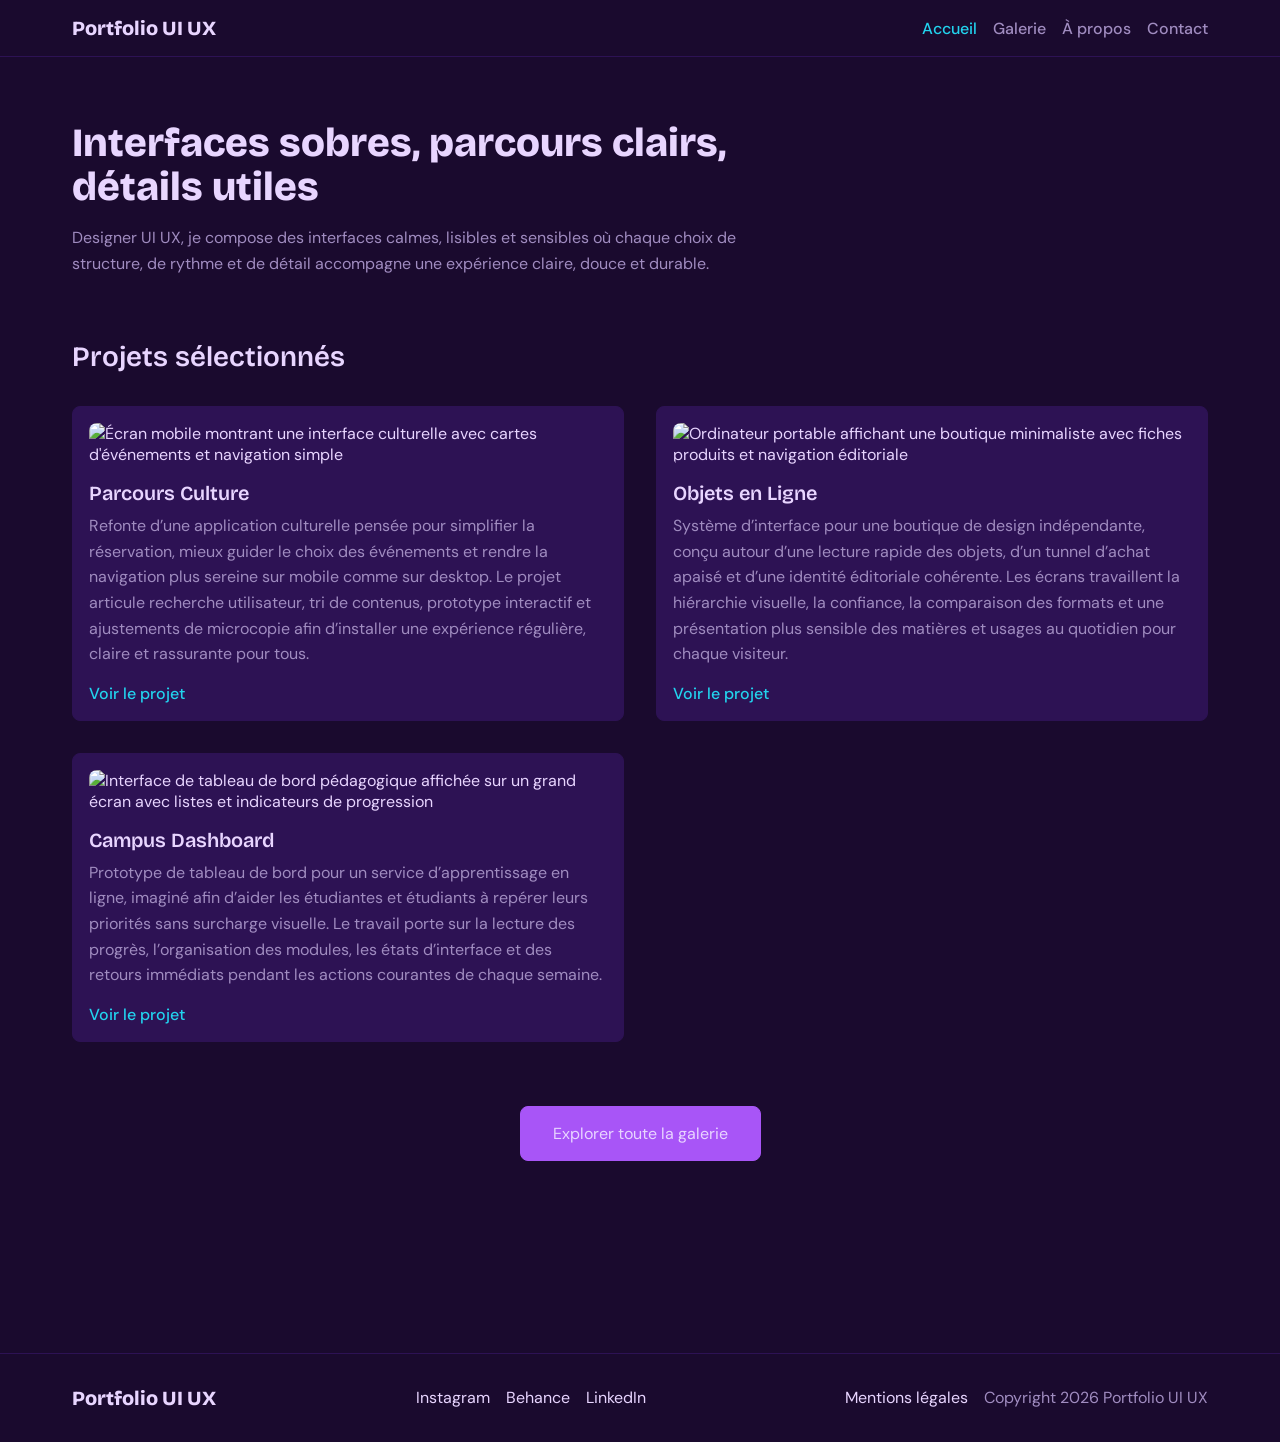
==== index.html @ 67e73cde "Add files via upload" ====
<!DOCTYPE html>
<html lang="fr">
<head>
  <meta charset="UTF-8">
  <meta name="viewport" content="width=device-width, initial-scale=1.0">
  <title>Accueil - Portfolio UI UX</title>
  <link href="https://fonts.googleapis.com/css2?family=Bricolage+Grotesque:wght@400;600;800&display=swap" rel="stylesheet">
  <link href="https://fonts.googleapis.com/css2?family=DM+Sans:wght@400;500&display=swap" rel="stylesheet">
  <link rel="stylesheet" href="variables.css">
  <link rel="stylesheet" href="reset.css">
  <link rel="stylesheet" href="nav.css">
  <link rel="stylesheet" href="hero.css">
  <link rel="stylesheet" href="projects.css">
  <link rel="stylesheet" href="contact.css">
  <link rel="stylesheet" href="footer.css">
</head>
<body>
  <header class="site-header" data-scroll="visible">
    <nav class="site-nav" aria-label="Navigation principale">
      <a class="site-brand" href="index.html">Portfolio UI UX</a>
      <a class="nav-link nav-link-start" href="index.html" aria-current="page">Accueil</a>
      <a class="nav-link" href="galerie-projets.html">Galerie</a>
      <a class="nav-link" href="a-propos.html">À propos</a>
      <a class="nav-link" href="contact.html">Contact</a>
      <button class="menu-button" type="button" aria-label="Ouvrir le menu" aria-expanded="false">☰</button>
    </nav>
    <dialog class="menu-dialog">
      <button class="menu-close" type="button" aria-label="Fermer le menu">Fermer</button>
      <a class="menu-link" href="index.html">Accueil</a>
      <a class="menu-link" href="galerie-projets.html">Galerie</a>
      <a class="menu-link" href="a-propos.html">À propos</a>
      <a class="menu-link" href="contact.html">Contact</a>
    </dialog>
  </header>

  <main class="page-main">
    <section class="hero-section">
      <article class="hero-content">
        <h1 class="hero-title">Interfaces sobres, parcours clairs, détails utiles</h1>
        <p class="hero-text">Designer UI UX, je compose des interfaces calmes, lisibles et sensibles où chaque choix de structure, de rythme et de détail accompagne une expérience claire, douce et durable.</p>
      </article>
    </section>

    <section class="projects-section">
      <h2 class="section-title">Projets sélectionnés</h2>
      <section class="projects-grid">
        <article class="project-card">
          <img class="project-image" src="images/projet-01.svg" alt="Écran mobile montrant une interface culturelle avec cartes d'événements et navigation simple">
          <h3 class="project-title">Parcours Culture</h3>
          <p class="project-text">Refonte d’une application culturelle pensée pour simplifier la réservation, mieux guider le choix des événements et rendre la navigation plus sereine sur mobile comme sur desktop. Le projet articule recherche utilisateur, tri de contenus, prototype interactif et ajustements de microcopie afin d’installer une expérience régulière, claire et rassurante pour tous.</p>
          <a class="project-link" href="projet-01.html">Voir le projet</a>
        </article>

        <article class="project-card">
          <img class="project-image" src="images/projet-02.svg" alt="Ordinateur portable affichant une boutique minimaliste avec fiches produits et navigation éditoriale">
          <h3 class="project-title">Objets en Ligne</h3>
          <p class="project-text">Système d’interface pour une boutique de design indépendante, conçu autour d’une lecture rapide des objets, d’un tunnel d’achat apaisé et d’une identité éditoriale cohérente. Les écrans travaillent la hiérarchie visuelle, la confiance, la comparaison des formats et une présentation plus sensible des matières et usages au quotidien pour chaque visiteur.</p>
          <a class="project-link" href="projet-02.html">Voir le projet</a>
        </article>

        <article class="project-card">
          <img class="project-image" src="images/projet-03.svg" alt="Interface de tableau de bord pédagogique affichée sur un grand écran avec listes et indicateurs de progression">
          <h3 class="project-title">Campus Dashboard</h3>
          <p class="project-text">Prototype de tableau de bord pour un service d’apprentissage en ligne, imaginé afin d’aider les étudiantes et étudiants à repérer leurs priorités sans surcharge visuelle. Le travail porte sur la lecture des progrès, l’organisation des modules, les états d’interface et des retours immédiats pendant les actions courantes de chaque semaine.</p>
          <a class="project-link" href="projet-03.html">Voir le projet</a>
        </article>
      </section>
    </section>

    <section class="hero-cta-section">
      <a class="hero-button" href="galerie-projets.html">Explorer toute la galerie</a>
    </section>
  </main>

  <footer class="site-footer">
    <section class="footer-content">
      <a class="site-brand" href="index.html">Portfolio UI UX</a>
      <nav class="footer-social" aria-label="Réseaux sociaux">
        <a href="https://www.instagram.com/" target="_blank" rel="noreferrer">Instagram</a>
        <a href="https://www.behance.net/" target="_blank" rel="noreferrer">Behance</a>
        <a href="https://www.linkedin.com/" target="_blank" rel="noreferrer">LinkedIn</a>
      </nav>
      <section class="footer-meta">
        <a href="contact.html">Mentions légales</a>
        <p>Copyright 2026 Portfolio UI UX</p>
      </section>
    </section>
  </footer>

  <script src="menu.js"></script>
</body>
</html>
---- variables.css ----
:root {
  --color-primary: #A855F7;
  --color-accent: #22D3EE;
  --bg-page: #1A0A2E;
  --bg-card: #2D1254;
  --text-primary: #E8D5FF;
  --text-secondary: #A08CC0;
  --font-heading: 'Bricolage Grotesque', serif;
  --font-body: 'DM Sans', sans-serif;
  --font-size-base: 16px;
  --spacing-sm: 8px;
  --spacing-md: 16px;
  --spacing-lg: 32px;
  --spacing-xl: 64px;
  --radius-card: 8px;
  --transition-base: 0.2s ease;
}
---- nav.css ----
/* Cette partie garde la navigation visible en haut et lui donne son style général. */
body {
  background-color: var(--bg-page);
  color: var(--text-primary);
  font-family: var(--font-body);
  font-size: var(--font-size-base);
}

/* Cette partie prépare les liens de base pour qu'ils restent cohérents partout. */
a {
  color: var(--text-primary);
  text-decoration: none;
  transition: color var(--transition-base);
}

/* Cette partie améliore la lecture des boutons et des champs interactifs. */
button,
input,
textarea {
  font: inherit;
}

/* Cette partie transforme le header en barre collante, comme demandé pour le défilement. */
.site-header {
  background-color: var(--bg-page);
  border-bottom: 1px solid var(--bg-card);
  position: sticky;
  top: 0;
  transform: translateY(0);
  transition: transform var(--transition-base);
}

/* Cette partie cache le header quand l'attribut change pendant le scroll. */
.site-header[data-scroll="hidden"] {
  transform: translateY(-100%);
}

/* Cette partie aligne le nom du site, les liens et le bouton mobile. */
.site-nav {
  align-items: center;
  display: flex;
  gap: var(--spacing-md);
  justify-content: flex-start;
  margin: 0 auto;
  max-width: 1200px;
  padding: var(--spacing-md) var(--spacing-lg);
}

/* Cette partie met en valeur l'identité du portfolio. */
.site-brand {
  font-family: var(--font-heading);
  font-size: 1.25rem;
  font-weight: 800;
}

/* Cette partie pousse les liens vers la droite. */
.nav-link-start {
  margin-left: auto;
}

/* Cette partie règle l'apparence des liens principaux. */
.nav-link {
  color: var(--text-secondary);
  font-weight: 500;
}

/* Cette partie souligne la page active et les interactions au survol. */
.nav-link:hover,
.nav-link[aria-current="page"],
.site-brand:hover {
  color: var(--color-accent);
}

/* Cette partie prépare le bouton burger, caché sur grand écran. */
.menu-button {
  background-color: var(--color-primary);
  border: 1px solid var(--color-primary);
  border-radius: var(--radius-card);
  color: var(--text-primary);
  cursor: pointer;
  display: none;
  padding: var(--spacing-sm) var(--spacing-md);
  transition: background-color var(--transition-base);
}

/* Cette partie ajoute une réaction simple au survol du bouton burger. */
.menu-button:hover {
  background-color: var(--color-accent);
  color: var(--bg-page);
}

/* Cette partie donne au menu mobile son style de fenêtre ouverte. */
.menu-dialog {
  background-color: var(--bg-card);
  border: 1px solid var(--color-primary);
  border-radius: var(--radius-card);
  color: var(--text-primary);
  padding: var(--spacing-lg);
}

/* Cette partie place le bouton de fermeture dans le flux normal. */
.menu-close {
  background-color: var(--color-primary);
  border: 1px solid var(--color-primary);
  border-radius: var(--radius-card);
  color: var(--text-primary);
  cursor: pointer;
  margin-bottom: var(--spacing-md);
  padding: var(--spacing-sm) var(--spacing-md);
  transition: background-color var(--transition-base);
}

/* Cette partie change doucement la couleur du bouton de fermeture au survol. */
.menu-close:hover {
  background-color: var(--color-accent);
  color: var(--bg-page);
}

/* Cette partie affiche les liens du menu mobile en colonne. */
.menu-link {
  color: var(--text-primary);
  display: block;
  margin-bottom: var(--spacing-md);
}

/* Cette partie met en valeur les liens du menu mobile au survol. */
.menu-link:hover {
  color: var(--color-accent);
}

/* Cette partie adapte la navigation pour les écrans plus petits. */
@media (max-width: 768px) {
  .site-nav {
    padding: var(--spacing-md);
  }

  .nav-link {
    display: none;
  }

  .nav-link-start {
    margin-left: 0;
  }

  .menu-button {
    display: inline-block;
    margin-left: auto;
  }
}
---- hero.css ----
/* Cette partie règle les espacements principaux de la page. */
.page-main {
  margin: 0 auto;
  max-width: 1200px;
  padding: var(--spacing-xl) var(--spacing-lg);
}

/* Cette partie crée la grande zone d'introduction en haut des pages. */
.hero-section {
  margin-bottom: var(--spacing-xl);
}

/* Cette partie limite la largeur du texte pour garder une lecture confortable. */
.hero-content {
  max-width: 760px;
}

/* Cette partie donne son rythme principal au titre de la page. */
.hero-title {
  font-family: var(--font-heading);
  font-size: 2.5rem;
  font-weight: 800;
  line-height: 1.1;
  margin-bottom: var(--spacing-md);
  margin-top: 0;
}

/* Cette partie règle la couleur et la largeur du texte d'introduction. */
.hero-text {
  color: var(--text-secondary);
  line-height: 1.6;
  margin: 0;
  max-width: 680px;
}

/* Cette partie place le bouton d'appel à l'action après la grille. */
.hero-cta-section {
  padding-bottom: var(--spacing-xl);
  text-align: center;
}

/* Cette partie transforme le lien d'action en bouton simple. */
.hero-button {
  background-color: var(--color-primary);
  border: 1px solid var(--color-primary);
  border-radius: var(--radius-card);
  color: var(--text-primary);
  display: inline-block;
  padding: var(--spacing-md) var(--spacing-lg);
  transition: background-color var(--transition-base);
}

/* Cette partie ajoute un effet de survol discret au bouton. */
.hero-button:hover {
  background-color: var(--color-accent);
  color: var(--bg-page);
}

/* Cette partie adapte les grands espacements sur mobile. */
@media (max-width: 768px) {
  .page-main {
    padding: var(--spacing-lg) var(--spacing-md);
  }

  .hero-title {
    font-size: 2rem;
  }
}
---- projects.css ----
/* Cette partie sépare visuellement la section des projets. */
.projects-section {
  margin-bottom: var(--spacing-xl);
}

/* Cette partie stylise les titres secondaires des sections. */
.section-title {
  font-family: var(--font-heading);
  font-size: 1.75rem;
  font-weight: 600;
  margin-bottom: var(--spacing-lg);
  margin-top: 0;
}

/* Cette partie crée la grille en deux colonnes demandée dans le brief. */
.projects-grid {
  display: grid;
  gap: var(--spacing-lg);
  grid-template-columns: repeat(2, 1fr);
}

/* Cette partie donne une structure simple à chaque carte projet. */
.project-card {
  background-color: var(--bg-card);
  border: 1px solid var(--bg-card);
  border-radius: var(--radius-card);
  padding: var(--spacing-md);
}

/* Cette partie garde les images bien lisibles avec des coins arrondis. */
.project-image {
  border-radius: var(--radius-card);
  margin-bottom: var(--spacing-md);
}

/* Cette partie règle les titres de projet dans les cartes. */
.project-title {
  font-family: var(--font-heading);
  font-size: 1.25rem;
  font-weight: 600;
  margin-bottom: var(--spacing-sm);
  margin-top: 0;
}

/* Cette partie règle les paragraphes de description des projets. */
.project-text {
  color: var(--text-secondary);
  line-height: 1.6;
  margin-bottom: var(--spacing-md);
  margin-top: 0;
}

/* Cette partie donne un style simple au lien vers la page projet. */
.project-link {
  color: var(--color-accent);
  font-weight: 500;
}

/* Cette partie renforce légèrement le lien au survol. */
.project-link:hover {
  color: var(--text-primary);
}

/* Cette partie présente le texte de la page à propos. */
.about-section {
  margin-bottom: var(--spacing-xl);
  max-width: 760px;
}

/* Cette partie règle le paragraphe principal de présentation. */
.about-text {
  color: var(--text-secondary);
  line-height: 1.8;
  margin: 0;
}

/* Cette partie adapte la grille sur mobile en une seule colonne. */
@media (max-width: 768px) {
  .projects-grid {
    grid-template-columns: 1fr;
  }
}
---- contact.css ----
/* Cette partie organise la zone de contact en deux colonnes simples. */
.contact-section {
  margin-bottom: var(--spacing-xl);
}

/* Cette partie crée une grille claire pour les informations de contact. */
.contact-grid {
  display: grid;
  gap: var(--spacing-lg);
  grid-template-columns: repeat(2, 1fr);
}

/* Cette partie stylise chaque bloc d'information. */
.contact-card {
  background-color: var(--bg-card);
  border: 1px solid var(--bg-card);
  border-radius: var(--radius-card);
  padding: var(--spacing-lg);
}

/* Cette partie met en forme les titres des blocs contact. */
.contact-title {
  font-family: var(--font-heading);
  font-size: 1.25rem;
  font-weight: 600;
  margin-bottom: var(--spacing-sm);
  margin-top: 0;
}

/* Cette partie règle les textes secondaires de contact. */
.contact-text {
  color: var(--text-secondary);
  line-height: 1.7;
  margin-bottom: var(--spacing-md);
  margin-top: 0;
}

/* Cette partie rend les liens de contact bien visibles. */
.contact-link {
  color: var(--color-accent);
  display: inline-block;
  margin-bottom: var(--spacing-sm);
}

/* Cette partie ajoute une légère variation au survol des liens. */
.contact-link:hover {
  color: var(--text-primary);
}

/* Cette partie adapte les cartes contact sur mobile. */
@media (max-width: 768px) {
  .contact-grid {
    grid-template-columns: 1fr;
  }
}
---- footer.css ----
/* Cette partie crée une fin de page simple et espacée. */
.site-footer {
  border-top: 1px solid var(--bg-card);
  margin-top: var(--spacing-xl);
}

/* Cette partie aligne les différents contenus du footer. */
.footer-content {
  align-items: center;
  display: flex;
  flex-wrap: wrap;
  gap: var(--spacing-md);
  justify-content: space-between;
  margin: 0 auto;
  max-width: 1200px;
  padding: var(--spacing-lg);
}

/* Cette partie regroupe les liens sociaux. */
.footer-social {
  display: flex;
  flex-wrap: wrap;
  gap: var(--spacing-md);
}

/* Cette partie présente les informations légales et le copyright. */
.footer-meta {
  color: var(--text-secondary);
  display: flex;
  flex-wrap: wrap;
  gap: var(--spacing-md);
}

/* Cette partie retire la marge par défaut du texte dans le footer. */
.footer-meta p {
  margin: 0;
}
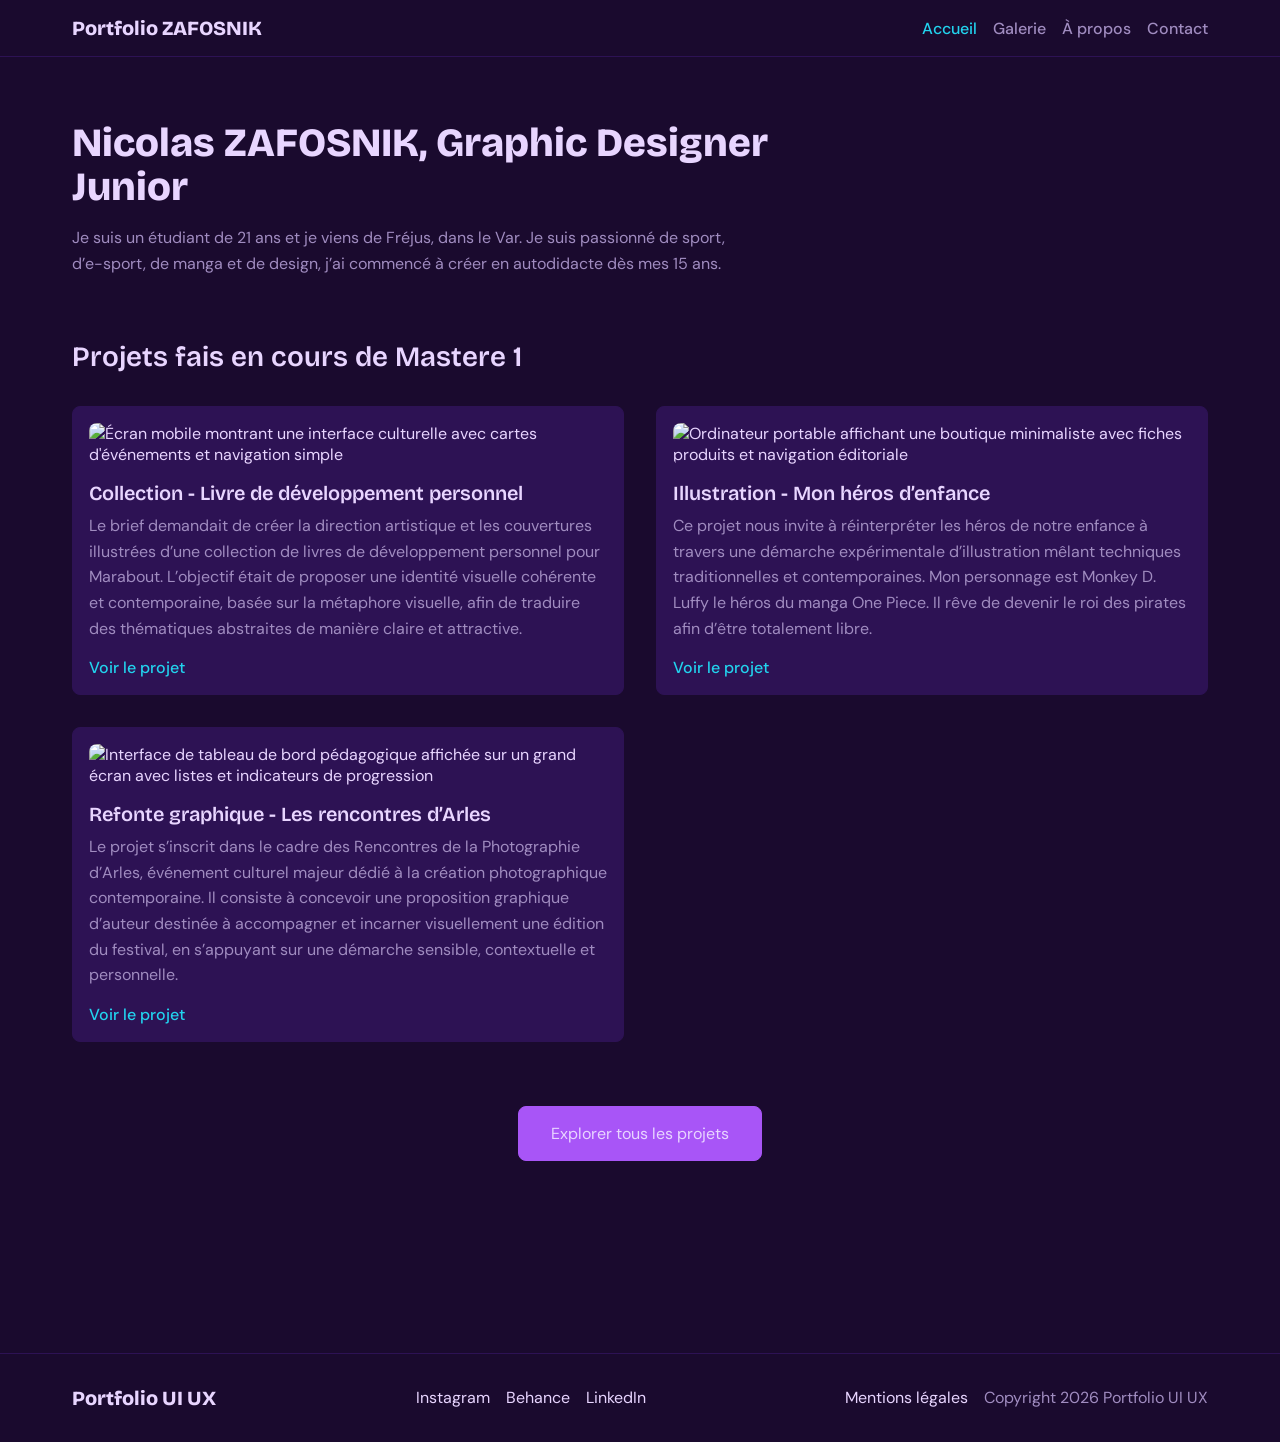
==== commit 6d85ea67: "Add files via upload" ====
--- a/index.html
+++ b/index.html
@@ -17,7 +17,7 @@
 <body>
   <header class="site-header" data-scroll="visible">
     <nav class="site-nav" aria-label="Navigation principale">
-      <a class="site-brand" href="index.html">Portfolio UI UX</a>
+      <a class="site-brand" href="index.html">Portfolio ZAFOSNIK</a>
       <a class="nav-link nav-link-start" href="index.html" aria-current="page">Accueil</a>
       <a class="nav-link" href="galerie-projets.html">Galerie</a>
       <a class="nav-link" href="a-propos.html">À propos</a>
@@ -36,39 +36,39 @@
   <main class="page-main">
     <section class="hero-section">
       <article class="hero-content">
-        <h1 class="hero-title">Interfaces sobres, parcours clairs, détails utiles</h1>
-        <p class="hero-text">Designer UI UX, je compose des interfaces calmes, lisibles et sensibles où chaque choix de structure, de rythme et de détail accompagne une expérience claire, douce et durable.</p>
+        <h1 class="hero-title">Nicolas ZAFOSNIK, Graphic Designer Junior</h1>
+        <p class="hero-text">Je suis un étudiant de 21 ans et je viens de Fréjus, dans le Var. Je suis passionné de sport, d’e-sport, de manga et de design, j’ai commencé à créer en autodidacte dès mes 15 ans.</p>
       </article>
     </section>
 
     <section class="projects-section">
-      <h2 class="section-title">Projets sélectionnés</h2>
+      <h2 class="section-title">Projets fais en cours de Mastere 1</h2>
       <section class="projects-grid">
         <article class="project-card">
-          <img class="project-image" src="images/projet-01.svg" alt="Écran mobile montrant une interface culturelle avec cartes d'événements et navigation simple">
-          <h3 class="project-title">Parcours Culture</h3>
-          <p class="project-text">Refonte d’une application culturelle pensée pour simplifier la réservation, mieux guider le choix des événements et rendre la navigation plus sereine sur mobile comme sur desktop. Le projet articule recherche utilisateur, tri de contenus, prototype interactif et ajustements de microcopie afin d’installer une expérience régulière, claire et rassurante pour tous.</p>
+          <img class="project-image" src="images/Mockup Rouge.png" alt="Écran mobile montrant une interface culturelle avec cartes d'événements et navigation simple">
+          <h3 class="project-title">Collection - Livre de développement personnel</h3>
+          <p class="project-text">Le brief demandait de créer la direction artistique et les couvertures illustrées d’une collection de livres de développement personnel pour Marabout. L’objectif était de proposer une identité visuelle cohérente et contemporaine, basée sur la métaphore visuelle, afin de traduire des thématiques abstraites de manière claire et attractive.</p>
           <a class="project-link" href="projet-01.html">Voir le projet</a>
         </article>
 
         <article class="project-card">
-          <img class="project-image" src="images/projet-02.svg" alt="Ordinateur portable affichant une boutique minimaliste avec fiches produits et navigation éditoriale">
-          <h3 class="project-title">Objets en Ligne</h3>
-          <p class="project-text">Système d’interface pour une boutique de design indépendante, conçu autour d’une lecture rapide des objets, d’un tunnel d’achat apaisé et d’une identité éditoriale cohérente. Les écrans travaillent la hiérarchie visuelle, la confiance, la comparaison des formats et une présentation plus sensible des matières et usages au quotidien pour chaque visiteur.</p>
+          <img class="project-image" src="images/Mockup 3.png" alt="Ordinateur portable affichant une boutique minimaliste avec fiches produits et navigation éditoriale">
+          <h3 class="project-title">Illustration - Mon héros d’enfance</h3>
+          <p class="project-text">Ce projet nous invite à réinterpréter les héros de notre enfance à travers une démarche expérimentale d’illustration mêlant techniques traditionnelles et contemporaines. Mon personnage est Monkey D. Luffy le héros du manga One Piece. Il rêve de devenir le roi des pirates afin d’être totalement libre.</p>
           <a class="project-link" href="projet-02.html">Voir le projet</a>
         </article>
 
         <article class="project-card">
-          <img class="project-image" src="images/projet-03.svg" alt="Interface de tableau de bord pédagogique affichée sur un grand écran avec listes et indicateurs de progression">
-          <h3 class="project-title">Campus Dashboard</h3>
-          <p class="project-text">Prototype de tableau de bord pour un service d’apprentissage en ligne, imaginé afin d’aider les étudiantes et étudiants à repérer leurs priorités sans surcharge visuelle. Le travail porte sur la lecture des progrès, l’organisation des modules, les états d’interface et des retours immédiats pendant les actions courantes de chaque semaine.</p>
+          <img class="project-image" src="images/Stree mockup 3.png" alt="Interface de tableau de bord pédagogique affichée sur un grand écran avec listes et indicateurs de progression">
+          <h3 class="project-title">Refonte graphique - Les rencontres d’Arles</h3>
+          <p class="project-text">Le projet s’inscrit dans le cadre des Rencontres de la Photographie d’Arles, événement culturel majeur dédié à la création photographique contemporaine. Il consiste à concevoir une proposition graphique d’auteur destinée à accompagner et incarner visuellement une édition du festival, en s’appuyant sur une démarche sensible, contextuelle et personnelle.</p>
           <a class="project-link" href="projet-03.html">Voir le projet</a>
         </article>
       </section>
     </section>
 
     <section class="hero-cta-section">
-      <a class="hero-button" href="galerie-projets.html">Explorer toute la galerie</a>
+      <a class="hero-button" href="galerie-projets.html">Explorer tous les projets</a>
     </section>
   </main>
 
